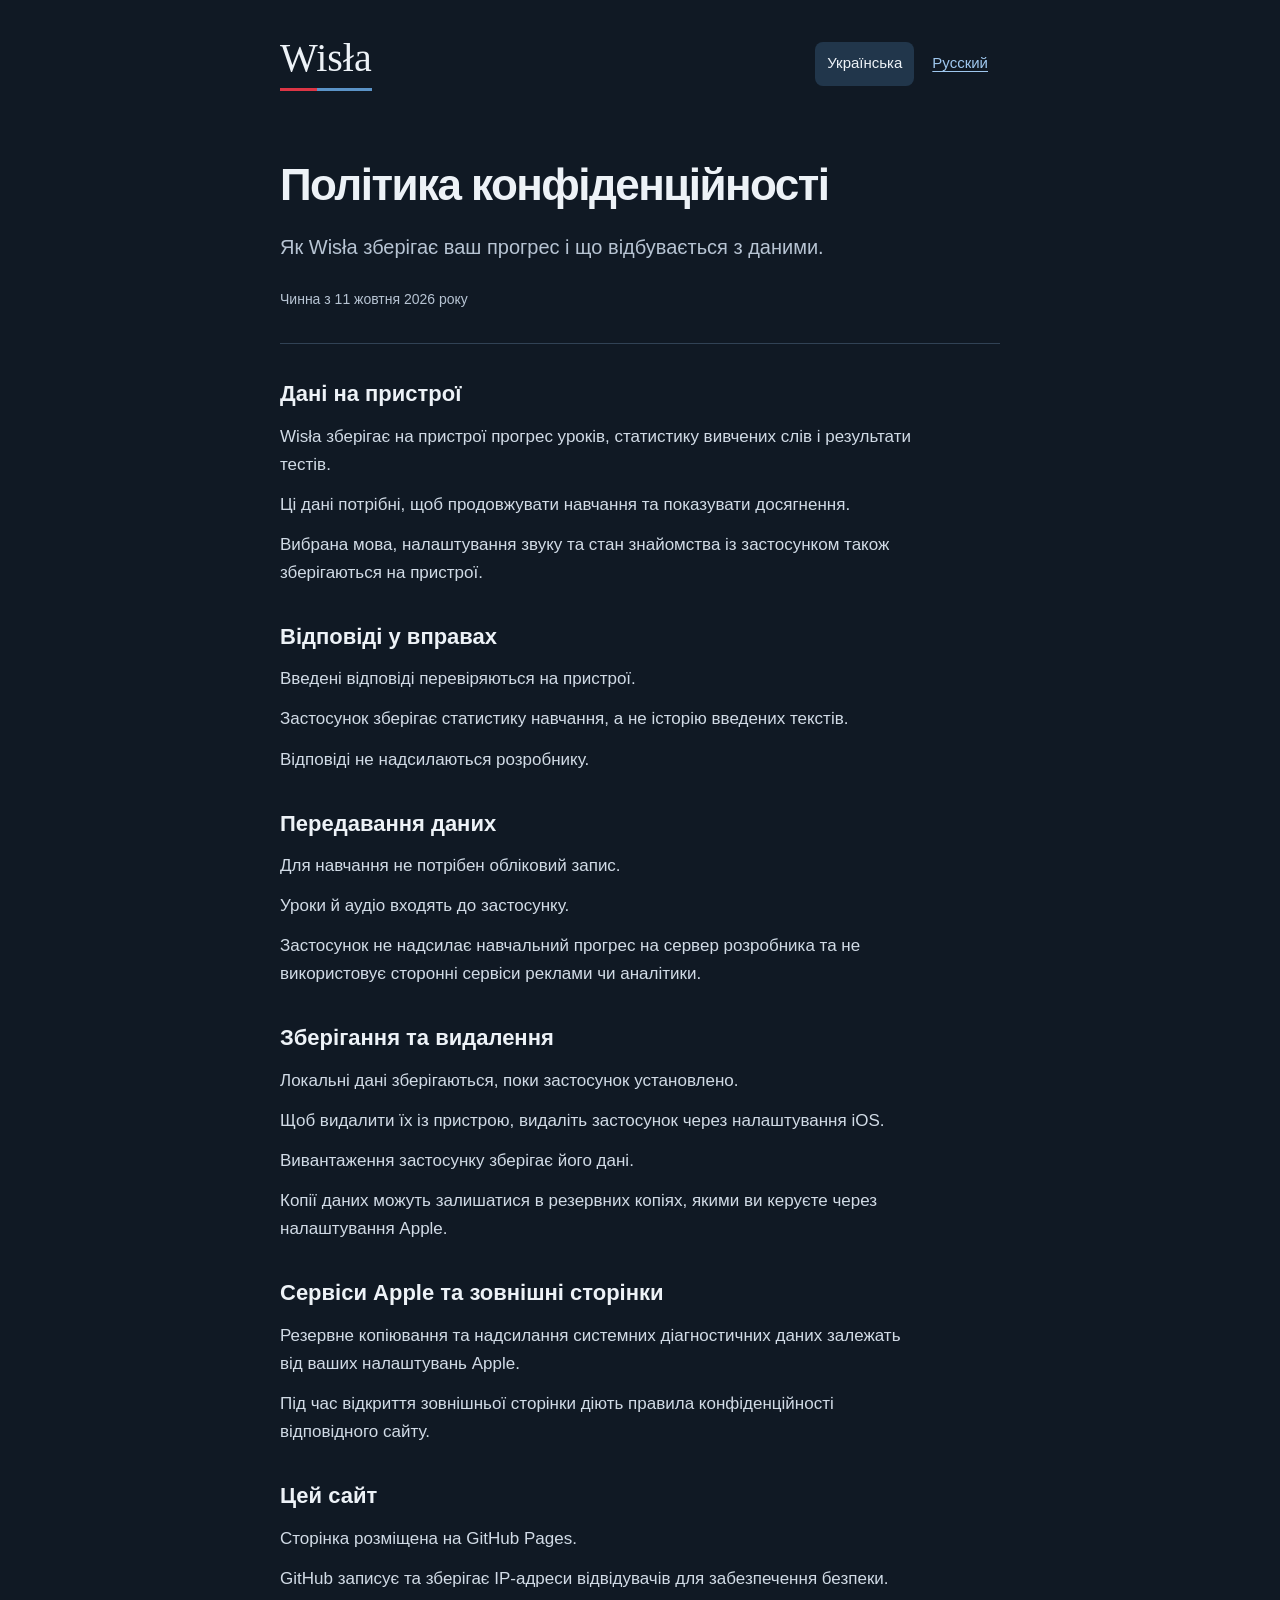
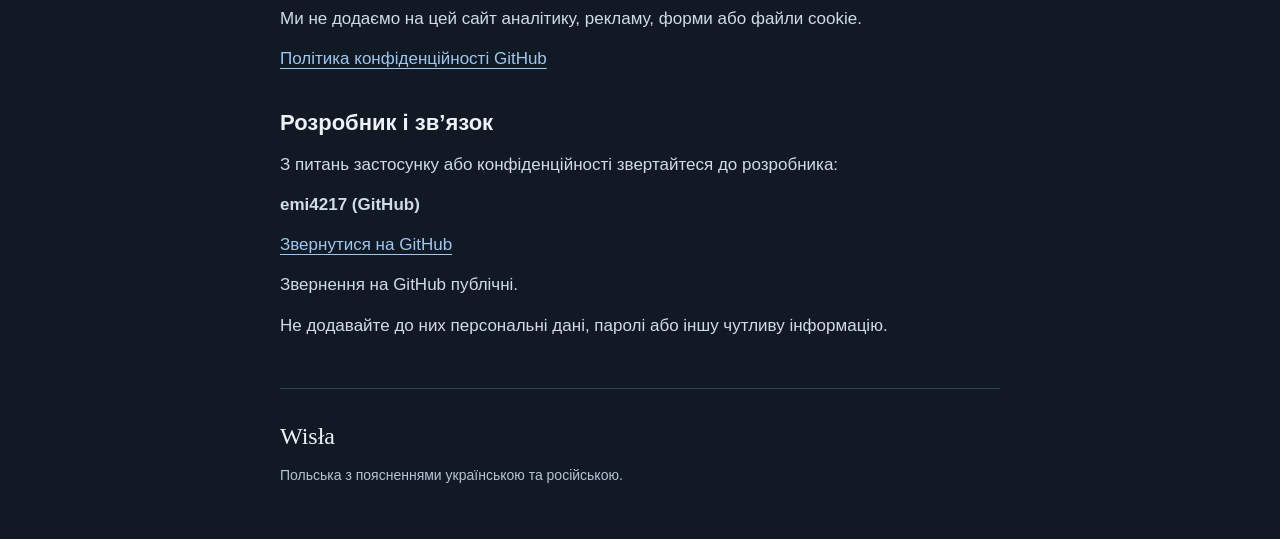
==== index.html @ a87ce9ce "docs: publish Wisla privacy policy in Ukrainian and Russian" ====
<!doctype html>
<html lang="uk">
<head>
  <meta charset="utf-8">
  <meta name="viewport" content="width=device-width, initial-scale=1">
  <meta name="color-scheme" content="dark">
  <title>Політика конфіденційності — Wisła</title>
  <meta name="description" content="Як Wisła зберігає ваш прогрес і що відбувається з даними.">
  <link rel="stylesheet" href="./style.css">
  <link rel="alternate" hreflang="uk" href="./">
  <link rel="alternate" hreflang="ru" href="./ru/">
</head>
<body>
  <a class="skip" href="#policy">Перейти до політики</a>
  <header class="masthead">
    <a class="brand" href="./" aria-label="Wisła">Wisła<span class="brand-line" aria-hidden="true"></span></a>
    <nav aria-label="Мова сторінки">
      <a href="./" lang="uk" hreflang="uk" aria-current="page">Українська</a>
      <a href="./ru/" lang="ru" hreflang="ru">Русский</a>
    </nav>
  </header>
  <main id="policy">
    <h1>Політика конфіденційності</h1>
    <p class="intro">Як Wisła зберігає ваш прогрес і що відбувається з даними.</p>
    <p class="date"><time datetime="2026-10-11">Чинна з 11 жовтня 2026 року</time></p>
    <section aria-labelledby="local"><h2 id="local">Дані на пристрої</h2><p>Wisła зберігає на пристрої прогрес уроків, статистику вивчених слів і результати тестів.</p><p>Ці дані потрібні, щоб продовжувати навчання та показувати досягнення.</p><p>Вибрана мова, налаштування звуку та стан знайомства із застосунком також зберігаються на пристрої.</p></section><section aria-labelledby="answers"><h2 id="answers">Відповіді у вправах</h2><p>Введені відповіді перевіряються на пристрої.</p><p>Застосунок зберігає статистику навчання, а не історію введених текстів.</p><p>Відповіді не надсилаються розробнику.</p></section><section aria-labelledby="network"><h2 id="network">Передавання даних</h2><p>Для навчання не потрібен обліковий запис.</p><p>Уроки й аудіо входять до застосунку.</p><p>Застосунок не надсилає навчальний прогрес на сервер розробника та не використовує сторонні сервіси реклами чи аналітики.</p></section><section aria-labelledby="retention"><h2 id="retention">Зберігання та видалення</h2><p>Локальні дані зберігаються, поки застосунок установлено.</p><p>Щоб видалити їх із пристрою, видаліть застосунок через налаштування iOS.</p><p>Вивантаження застосунку зберігає його дані.</p><p>Копії даних можуть залишатися в резервних копіях, якими ви керуєте через налаштування Apple.</p></section><section aria-labelledby="system"><h2 id="system">Сервіси Apple та зовнішні сторінки</h2><p>Резервне копіювання та надсилання системних діагностичних даних залежать від ваших налаштувань Apple.</p><p>Під час відкриття зовнішньої сторінки діють правила конфіденційності відповідного сайту.</p></section><section aria-labelledby="hosting"><h2 id="hosting">Цей сайт</h2><p>Сторінка розміщена на GitHub Pages.</p><p>GitHub записує та зберігає IP-адреси відвідувачів для забезпечення безпеки.</p><p>Ми не додаємо на цей сайт аналітику, рекламу, форми або файли cookie.</p><p><a href="https://docs.github.com/en/site-policy/privacy-policies/github-general-privacy-statement">Політика конфіденційності GitHub</a></p></section><section aria-labelledby="contact"><h2 id="contact">Розробник і зв’язок</h2><p>З питань застосунку або конфіденційності звертайтеся до розробника:</p><p class="developer">emi4217 (GitHub)</p><p><a href="https://github.com/emi4217/wisla-site/issues">Звернутися на GitHub</a></p><p>Звернення на GitHub публічні.</p><p>Не додавайте до них персональні дані, паролі або іншу чутливу інформацію.</p></section>
  </main>
  <footer><span class="footer-brand">Wisła</span><p>Польська з поясненнями українською та російською.</p></footer>
</body>
</html>
---- style.css ----
:root {
  color-scheme: dark;
  --page: #101924;
  --text: #edf2f7;
  --muted: #b7c4d3;
  --blue: #5b93c7;
  --red: #dc3545;
  --line: #314255;
  font-family: -apple-system, BlinkMacSystemFont, "Segoe UI", sans-serif;
  font-size: 17px;
}
* { box-sizing: border-box; }
body { margin: 0; background: var(--page); color: var(--text); line-height: 1.65; }
a { color: #9fc7ee; text-underline-offset: .22em; }
a:hover { color: #fff; }
a:focus-visible { outline: 3px solid #9fc7ee; outline-offset: 5px; border-radius: 3px; }
.masthead, main, footer { width: min(100% - 48px, 720px); margin-inline: auto; }
.masthead { padding-block: 36px; display: flex; align-items: center; justify-content: space-between; gap: 24px; }
.brand { color: var(--text); font-family: Georgia, "Times New Roman", serif; font-size: 40px; line-height: 1.1; text-decoration: none; }
.brand-line { display: block; width: 100%; height: 3px; margin-top: 8px; background: linear-gradient(90deg, var(--red) 0 40%, var(--blue) 40%); }
nav { display: flex; gap: 6px; flex-wrap: wrap; }
nav a { display: inline-flex; min-height: 44px; align-items: center; padding: 8px 12px; font-size: 15px; }
nav a[aria-current="page"] { color: var(--text); text-decoration: none; background: #21364b; border-radius: 8px; }
main { padding-top: 32px; }
h1 { font-size: clamp(30px, 5.5vw, 44px); line-height: 1.18; letter-spacing: -.035em; margin: 0 0 20px; }
.intro { font-size: 20px; color: var(--muted); max-width: 52ch; }
.date { color: var(--muted); font-size: 14px; margin-top: 24px; padding-bottom: 32px; border-bottom: 1px solid var(--line); }
section { padding-top: 24px; }
h2 { font-size: 22px; line-height: 1.3; margin: 0 0 14px; font-weight: 650; }
p { margin: 0 0 12px; overflow-wrap: anywhere; }
section p { color: #d1dbe6; max-width: 68ch; }
.developer { font-weight: 600; }
footer { margin-top: 48px; padding-block: 28px 40px; border-top: 1px solid var(--line); color: var(--muted); font-size: 14px; }
.footer-brand { display: block; color: var(--text); font-family: Georgia, serif; font-size: 24px; margin-bottom: 8px; }
.skip { position: absolute; top: -100px; left: 24px; padding: 12px; background: var(--page); z-index: 1; }
.skip:focus { top: 12px; }
@media (max-width: 480px) {
  .masthead, main, footer { width: calc(100% - 36px); }
  .masthead { align-items: flex-start; flex-direction: column; gap: 20px; padding-block: 26px 12px; }
  nav a:first-child { margin-left: -12px; }
  main { padding-top: 28px; }
}
@media print {
  body { background: white; color: black; }
  section p, .intro, .date, footer { color: black; }
  .masthead nav, .skip { display: none; }
  a { color: black; }
}
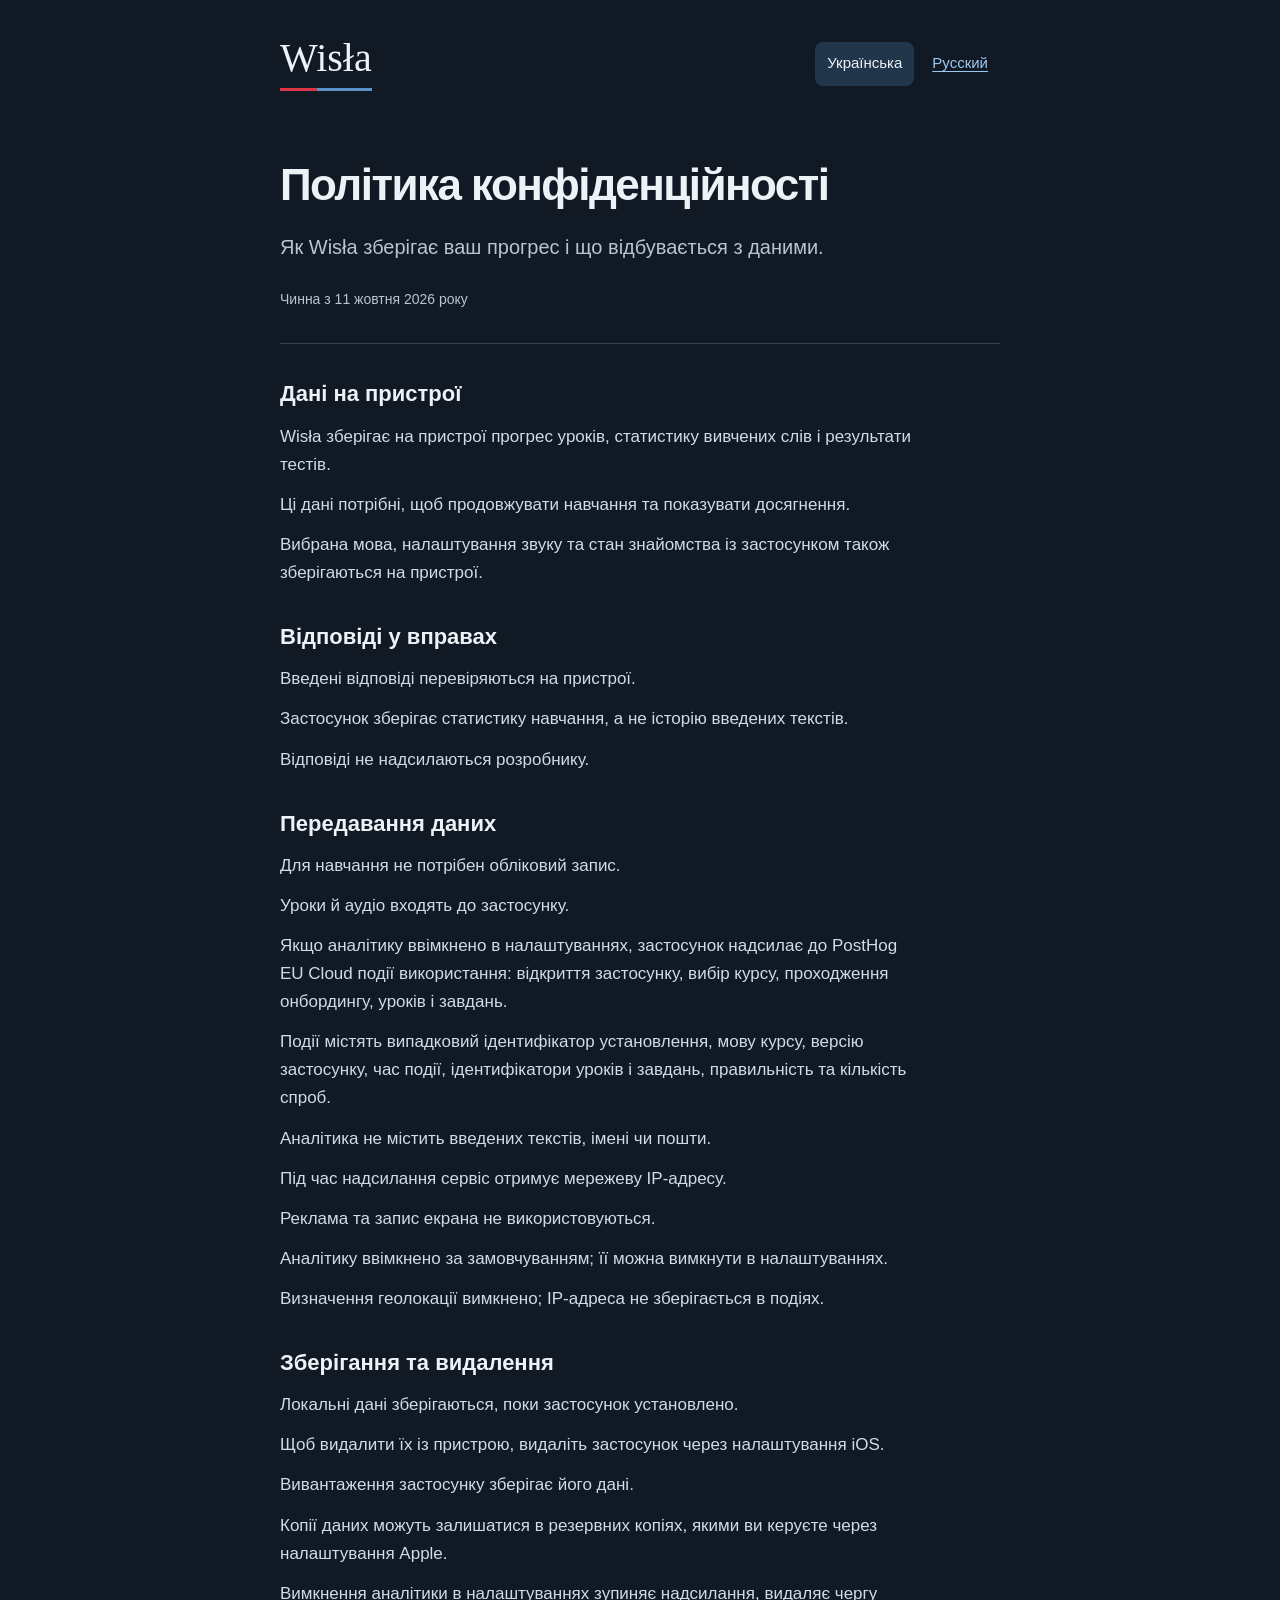
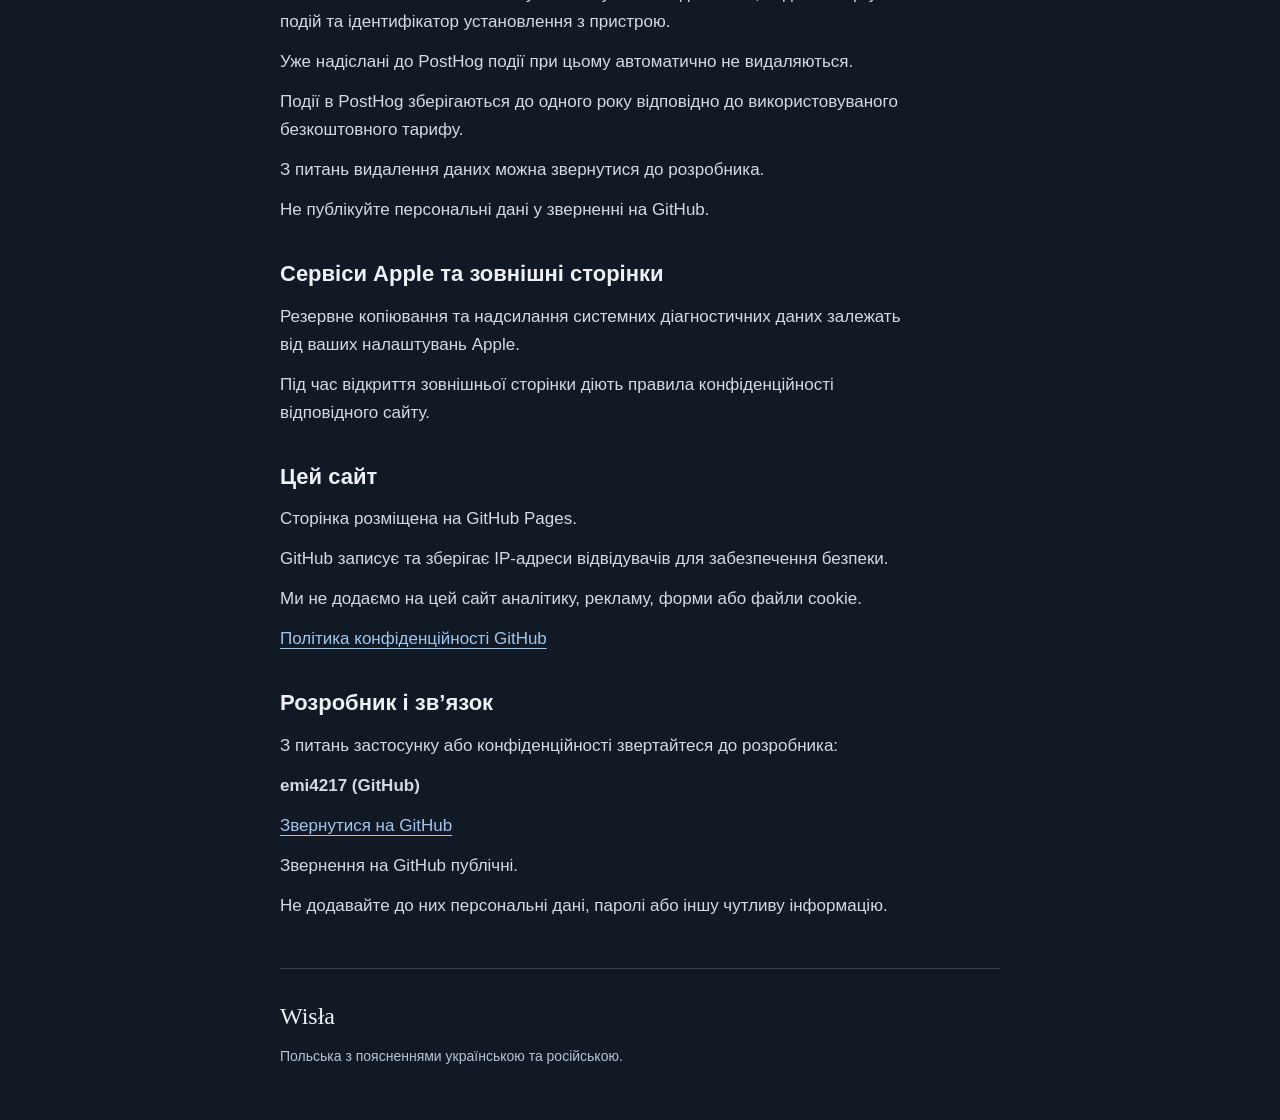
==== commit e0a98af6: "docs: disclose PostHog EU learning analytics" ====
--- a/index.html
+++ b/index.html
@@ -23,7 +23,7 @@
     <h1>Політика конфіденційності</h1>
     <p class="intro">Як Wisła зберігає ваш прогрес і що відбувається з даними.</p>
     <p class="date"><time datetime="2026-10-11">Чинна з 11 жовтня 2026 року</time></p>
-    <section aria-labelledby="local"><h2 id="local">Дані на пристрої</h2><p>Wisła зберігає на пристрої прогрес уроків, статистику вивчених слів і результати тестів.</p><p>Ці дані потрібні, щоб продовжувати навчання та показувати досягнення.</p><p>Вибрана мова, налаштування звуку та стан знайомства із застосунком також зберігаються на пристрої.</p></section><section aria-labelledby="answers"><h2 id="answers">Відповіді у вправах</h2><p>Введені відповіді перевіряються на пристрої.</p><p>Застосунок зберігає статистику навчання, а не історію введених текстів.</p><p>Відповіді не надсилаються розробнику.</p></section><section aria-labelledby="network"><h2 id="network">Передавання даних</h2><p>Для навчання не потрібен обліковий запис.</p><p>Уроки й аудіо входять до застосунку.</p><p>Застосунок не надсилає навчальний прогрес на сервер розробника та не використовує сторонні сервіси реклами чи аналітики.</p></section><section aria-labelledby="retention"><h2 id="retention">Зберігання та видалення</h2><p>Локальні дані зберігаються, поки застосунок установлено.</p><p>Щоб видалити їх із пристрою, видаліть застосунок через налаштування iOS.</p><p>Вивантаження застосунку зберігає його дані.</p><p>Копії даних можуть залишатися в резервних копіях, якими ви керуєте через налаштування Apple.</p></section><section aria-labelledby="system"><h2 id="system">Сервіси Apple та зовнішні сторінки</h2><p>Резервне копіювання та надсилання системних діагностичних даних залежать від ваших налаштувань Apple.</p><p>Під час відкриття зовнішньої сторінки діють правила конфіденційності відповідного сайту.</p></section><section aria-labelledby="hosting"><h2 id="hosting">Цей сайт</h2><p>Сторінка розміщена на GitHub Pages.</p><p>GitHub записує та зберігає IP-адреси відвідувачів для забезпечення безпеки.</p><p>Ми не додаємо на цей сайт аналітику, рекламу, форми або файли cookie.</p><p><a href="https://docs.github.com/en/site-policy/privacy-policies/github-general-privacy-statement">Політика конфіденційності GitHub</a></p></section><section aria-labelledby="contact"><h2 id="contact">Розробник і зв’язок</h2><p>З питань застосунку або конфіденційності звертайтеся до розробника:</p><p class="developer">emi4217 (GitHub)</p><p><a href="https://github.com/emi4217/wisla-site/issues">Звернутися на GitHub</a></p><p>Звернення на GitHub публічні.</p><p>Не додавайте до них персональні дані, паролі або іншу чутливу інформацію.</p></section>
+    <section aria-labelledby="local"><h2 id="local">Дані на пристрої</h2><p>Wisła зберігає на пристрої прогрес уроків, статистику вивчених слів і результати тестів.</p><p>Ці дані потрібні, щоб продовжувати навчання та показувати досягнення.</p><p>Вибрана мова, налаштування звуку та стан знайомства із застосунком також зберігаються на пристрої.</p></section><section aria-labelledby="answers"><h2 id="answers">Відповіді у вправах</h2><p>Введені відповіді перевіряються на пристрої.</p><p>Застосунок зберігає статистику навчання, а не історію введених текстів.</p><p>Відповіді не надсилаються розробнику.</p></section><section aria-labelledby="network"><h2 id="network">Передавання даних</h2><p>Для навчання не потрібен обліковий запис.</p><p>Уроки й аудіо входять до застосунку.</p><p>Якщо аналітику ввімкнено в налаштуваннях, застосунок надсилає до PostHog EU Cloud події використання: відкриття застосунку, вибір курсу, проходження онбордингу, уроків і завдань.</p><p>Події містять випадковий ідентифікатор установлення, мову курсу, версію застосунку, час події, ідентифікатори уроків і завдань, правильність та кількість спроб.</p><p>Аналітика не містить введених текстів, імені чи пошти.</p><p>Під час надсилання сервіс отримує мережеву IP-адресу.</p><p>Реклама та запис екрана не використовуються.</p><p>Аналітику ввімкнено за замовчуванням; її можна вимкнути в налаштуваннях.</p><p>Визначення геолокації вимкнено; IP-адреса не зберігається в подіях.</p></section><section aria-labelledby="retention"><h2 id="retention">Зберігання та видалення</h2><p>Локальні дані зберігаються, поки застосунок установлено.</p><p>Щоб видалити їх із пристрою, видаліть застосунок через налаштування iOS.</p><p>Вивантаження застосунку зберігає його дані.</p><p>Копії даних можуть залишатися в резервних копіях, якими ви керуєте через налаштування Apple.</p><p>Вимкнення аналітики в налаштуваннях зупиняє надсилання, видаляє чергу подій та ідентифікатор установлення з пристрою.</p><p>Уже надіслані до PostHog події при цьому автоматично не видаляються.</p><p>Події в PostHog зберігаються до одного року відповідно до використовуваного безкоштовного тарифу.</p><p>З питань видалення даних можна звернутися до розробника.</p><p>Не публікуйте персональні дані у зверненні на GitHub.</p></section><section aria-labelledby="system"><h2 id="system">Сервіси Apple та зовнішні сторінки</h2><p>Резервне копіювання та надсилання системних діагностичних даних залежать від ваших налаштувань Apple.</p><p>Під час відкриття зовнішньої сторінки діють правила конфіденційності відповідного сайту.</p></section><section aria-labelledby="hosting"><h2 id="hosting">Цей сайт</h2><p>Сторінка розміщена на GitHub Pages.</p><p>GitHub записує та зберігає IP-адреси відвідувачів для забезпечення безпеки.</p><p>Ми не додаємо на цей сайт аналітику, рекламу, форми або файли cookie.</p><p><a href="https://docs.github.com/en/site-policy/privacy-policies/github-general-privacy-statement">Політика конфіденційності GitHub</a></p></section><section aria-labelledby="contact"><h2 id="contact">Розробник і зв’язок</h2><p>З питань застосунку або конфіденційності звертайтеся до розробника:</p><p class="developer">emi4217 (GitHub)</p><p><a href="https://github.com/emi4217/wisla-site/issues">Звернутися на GitHub</a></p><p>Звернення на GitHub публічні.</p><p>Не додавайте до них персональні дані, паролі або іншу чутливу інформацію.</p></section>
   </main>
   <footer><span class="footer-brand">Wisła</span><p>Польська з поясненнями українською та російською.</p></footer>
 </body>
